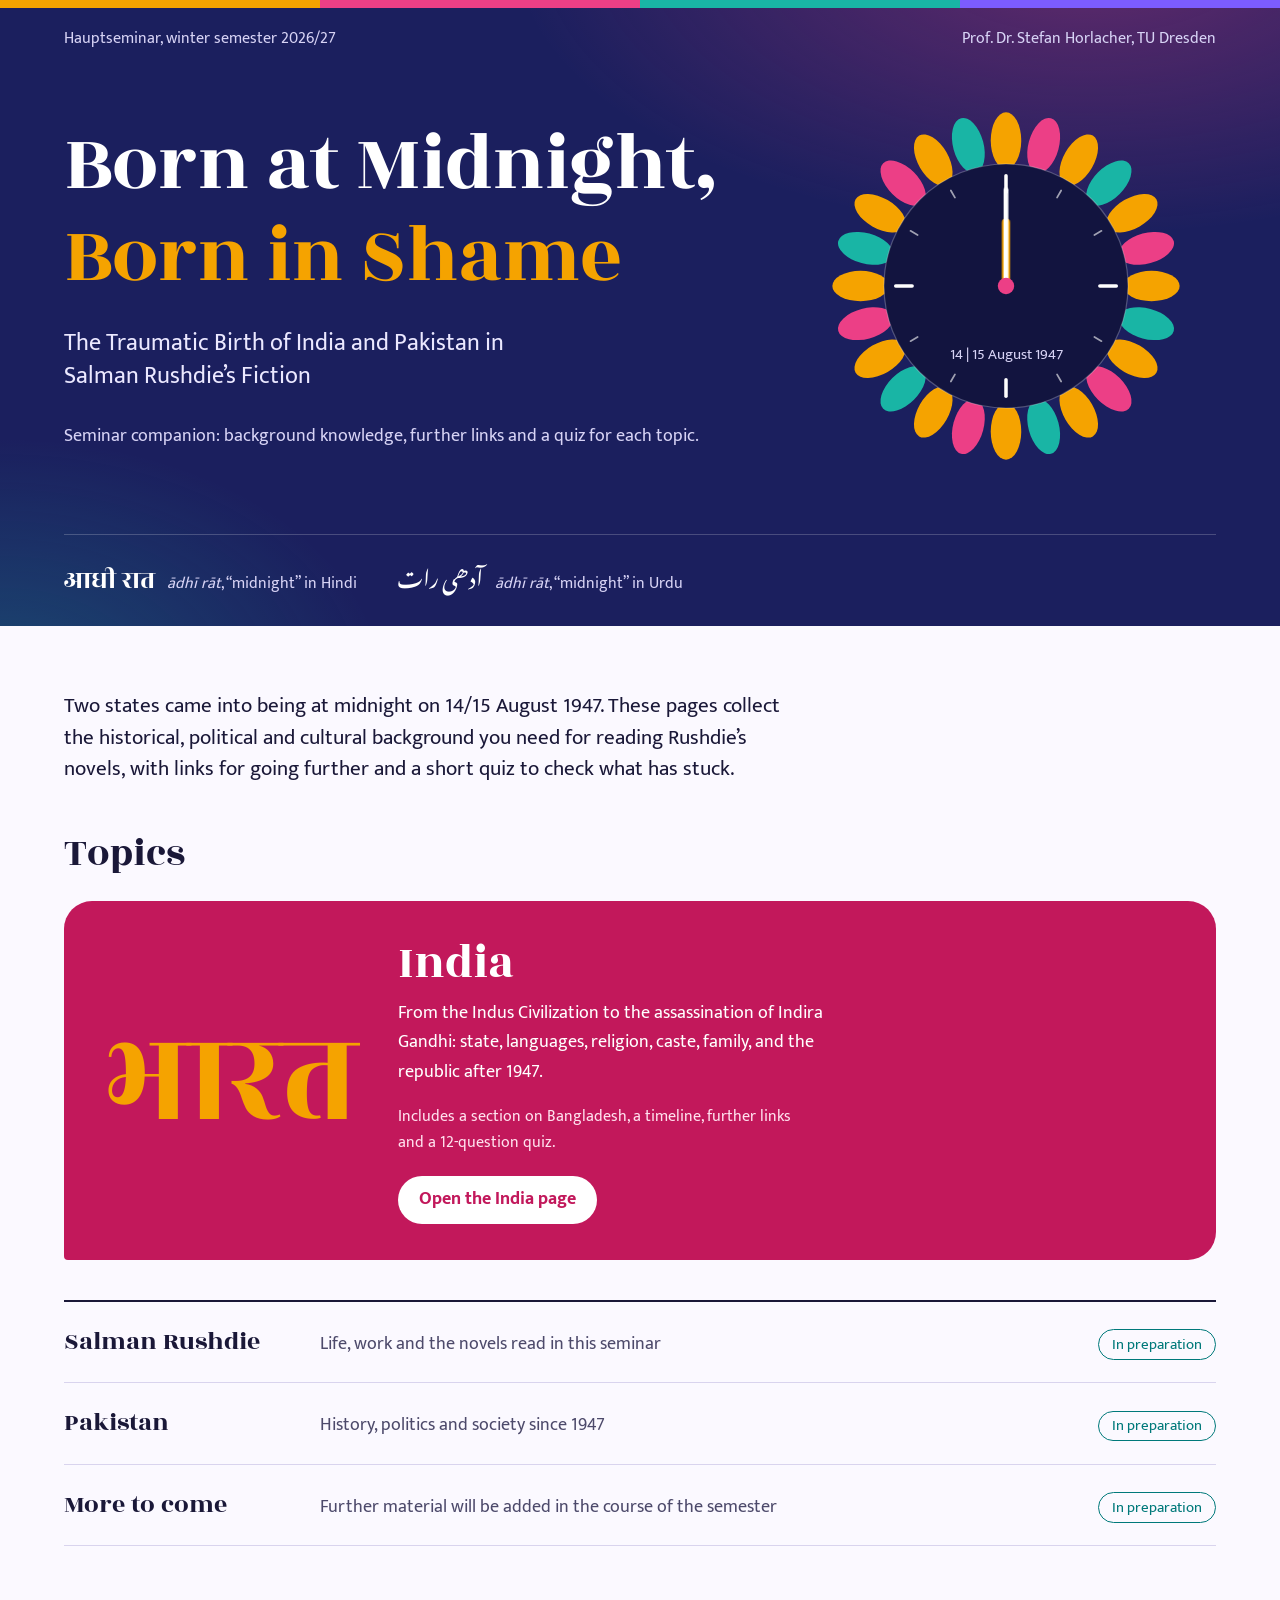
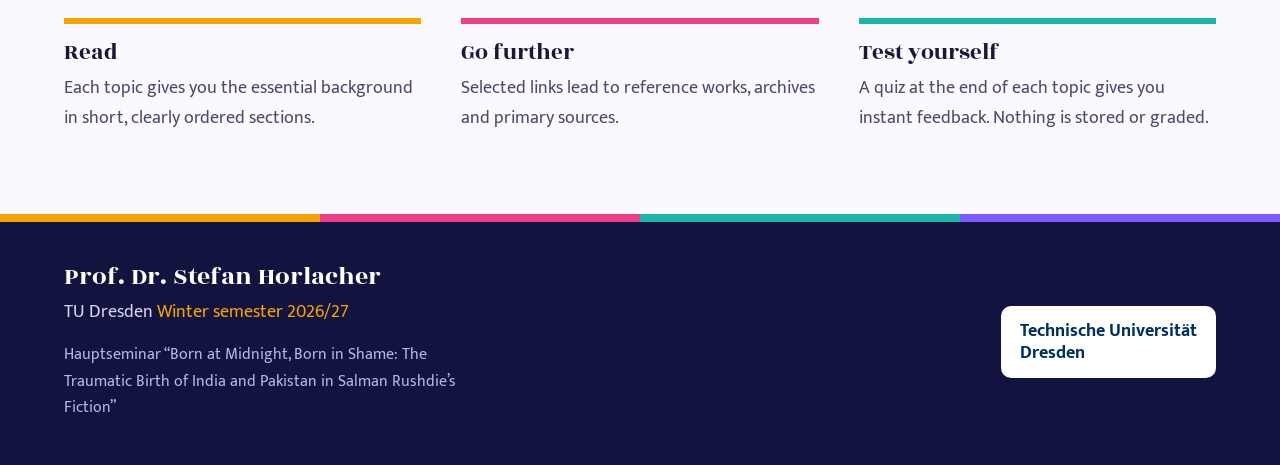
==== index.html @ 81e368f2 "Rename index(2).html to index.html" ====
<!DOCTYPE html>
<html lang="en">
<head>
<meta charset="utf-8">
<meta name="viewport" content="width=device-width, initial-scale=1">
<title>Born at Midnight, Born in Shame – Seminar Companion</title>
<meta name="description" content="Background material, further links and quizzes for the Hauptseminar on Salman Rushdie's fiction, Prof. Dr. Stefan Horlacher, TU Dresden, winter semester 2026/27.">
<link rel="preconnect" href="https://fonts.googleapis.com">
<link rel="preconnect" href="https://fonts.gstatic.com" crossorigin>
<link href="https://fonts.googleapis.com/css2?family=Mukta:wght@400;500;700&family=Rozha+One&family=Noto+Nastaliq+Urdu&display=swap" rel="stylesheet">
<link rel="stylesheet" href="style.css">
<style>
  .hero-grid {
    display: grid; grid-template-columns: 1.25fr 0.75fr; gap: 2rem; align-items: center;
    padding: 2.5rem 0 4.5rem;
  }
  .hero h1 { font-size: clamp(2.6rem, 6.4vw, 5.2rem); letter-spacing: -0.01em; }
  .hero h1 .l2 { color: var(--marigold); display: block; }
  .hero .sub {
    font-size: clamp(1.2rem, 2.2vw, 1.5rem); line-height: 1.4; margin: 1.5rem 0 0; max-width: 34ch; color: #ebe8ff;
  }
  .hero .kind { margin: 1.75rem 0 0; color: #d7d3f5; }

  .clock { width: min(100%, 22rem); justify-self: center; }
  .clock .hand { transform-origin: 150px 150px; }
  .clock .hour { animation: sweep-h 2.2s cubic-bezier(.2,.7,.2,1) both; }
  .clock .minute { animation: sweep-m 2.2s cubic-bezier(.2,.7,.2,1) both; }
  @keyframes sweep-h { from { transform: rotate(-32deg); } to { transform: rotate(0); } }
  @keyframes sweep-m { from { transform: rotate(-384deg); } to { transform: rotate(0); } }

  .midnight-words {
    display: flex; flex-wrap: wrap; gap: 0.5rem 2.5rem; align-items: baseline;
    border-top: 1px solid rgba(255,255,255,0.2); padding: 1.25rem 0 1.5rem; color: #d7d3f5; font-size: 1rem;
  }
  .midnight-words .w { font-size: 1.7rem; color: #fff; margin-right: 0.5rem; }
  .midnight-words .hi { font-family: var(--display); }
  .midnight-words .ur { font-family: "Noto Nastaliq Urdu", "Noto Naskh Arabic", serif; font-size: 1.4rem; }

  main { padding-top: 4rem; }
  .lead { font-size: 1.3rem; line-height: 1.5; max-width: 60ch; margin: 0 0 3rem; }

  h2 { font-size: clamp(1.8rem, 3.4vw, 2.5rem); margin-bottom: 1.5rem; }

  /* The open topic: one large panel */
  .feature {
    display: grid; grid-template-columns: auto 1fr; gap: 0 2.5rem; align-items: center;
    background: var(--rani); color: #fff; text-decoration: none;
    border-radius: 28px 28px 28px 4px; padding: 2.25rem 2.5rem; position: relative; overflow: hidden;
    transition: background 0.2s;
  }
  .feature:hover { background: #a9124d; color: #fff; }
  .feature .deva { font-family: var(--display); font-size: clamp(4.5rem, 12vw, 8.5rem); line-height: 1; color: var(--marigold); }
  .feature h3 { font-size: clamp(2rem, 4vw, 3rem); }
  .feature p { margin: 0.5rem 0 0; max-width: 46ch; }
  .feature .contents { margin-top: 1rem; font-size: 1rem; color: #ffe1ee; }
  .feature .open {
    display: inline-block; margin-top: 1.25rem; background: #fff; color: var(--rani);
    font-weight: 700; padding: 0.55rem 1.3rem; border-radius: 999px;
  }

  /* Topics still to come: a quiet list */
  .upcoming { list-style: none; margin: 2.5rem 0 0; padding: 0; border-top: 2px solid var(--ink); }
  .upcoming li {
    display: grid; grid-template-columns: 14rem 1fr auto; gap: 1rem 2rem; align-items: baseline;
    padding: 1.2rem 0; border-bottom: 1px solid var(--line);
  }
  .upcoming .name { font-family: var(--display); font-size: 1.6rem; }
  .upcoming .what { color: var(--ink-soft); }
  .upcoming .status {
    font-size: 0.95rem; color: var(--peacock); border: 1.5px solid var(--peacock);
    border-radius: 999px; padding: 0.1rem 0.8rem; white-space: nowrap;
  }

  .how { margin-top: 4.5rem; display: grid; grid-template-columns: repeat(3, 1fr); gap: 2.5rem; }
  .how h3 { font-size: 1.45rem; margin-bottom: 0.5rem; }
  .how p { margin: 0; color: var(--ink-soft); }
  .how div { border-top: 6px solid var(--c); padding-top: 1rem; }

  @media (max-width: 52rem) {
    .hero-grid { grid-template-columns: 1fr; padding-bottom: 3rem; }
    .clock { width: 14rem; order: -1; justify-self: start; }
    .feature { grid-template-columns: 1fr; padding: 1.75rem 1.5rem; }
    .upcoming li { grid-template-columns: 1fr; gap: 0.25rem; }
    .upcoming .status { justify-self: start; margin-top: 0.4rem; }
    .how { grid-template-columns: 1fr; gap: 1.75rem; }
  }
</style>
</head>
<body>
<a class="skip" href="#main">Skip to content</a>
<div class="band"></div>

<header class="hero">
  <div class="wrap">
    <div class="topline">
      <span>Hauptseminar, winter semester 2026/27</span>
      <span>Prof. Dr. Stefan Horlacher, TU Dresden</span>
    </div>

    <div class="hero-grid">
      <div>
        <h1>Born at Midnight, <span class="l2">Born in Shame</span></h1>
        <p class="sub">The Traumatic Birth of India and Pakistan in Salman Rushdie’s Fiction</p>
        <p class="kind">Seminar companion: background knowledge, further links and a quiz for each topic.</p>
      </div>

      <!-- Clock at the stroke of midnight, 14/15 August 1947 -->
      <svg class="clock" viewBox="0 0 300 300" role="img" aria-label="A clock showing midnight, framed by marigold petals">
        <g id="petals"></g>
        <circle cx="150" cy="150" r="104" fill="#12143f" stroke="#fff" stroke-opacity=".25"/>
        <g id="ticks" stroke="#fff" stroke-linecap="round"></g>
        <text x="150" y="212" text-anchor="middle" fill="#d7d3f5" font-family="Mukta, sans-serif" font-size="13">14 | 15 August 1947</text>
        <line class="hand hour" x1="150" y1="150" x2="150" y2="96" stroke="#f5a300" stroke-width="7" stroke-linecap="round"/>
        <line class="hand minute" x1="150" y1="150" x2="150" y2="68" stroke="#fff" stroke-width="4" stroke-linecap="round"/>
        <circle cx="150" cy="150" r="7" fill="#ec3f86"/>
      </svg>
    </div>

    <div class="midnight-words">
      <span><span class="w hi" lang="hi">आधी रात</span> <i>ādhī rāt</i>, “midnight” in Hindi</span>
      <span><span class="w ur" lang="ur" dir="rtl">آدھی رات</span> <i>ādhī rāt</i>, “midnight” in Urdu</span>
    </div>
  </div>
</header>

<main id="main" class="wrap">
  <p class="lead">Two states came into being at midnight on 14/15 August 1947. These pages collect the historical, political and cultural background you need for reading Rushdie’s novels, with links for going further and a short quiz to check what has stuck.</p>

  <h2>Topics</h2>

  <a class="feature" href="india.html">
    <span class="deva" lang="hi" aria-hidden="true">भारत</span>
    <div>
      <h3>India</h3>
      <p>From the Indus Civilization to the assassination of Indira Gandhi: state, languages, religion, caste, family, and the republic after 1947.</p>
      <p class="contents">Includes a section on Bangladesh, a timeline, further links and a 12-question quiz.</p>
      <span class="open">Open the India page</span>
    </div>
  </a>

  <ul class="upcoming">
    <li>
      <span class="name">Salman Rushdie</span>
      <span class="what">Life, work and the novels read in this seminar</span>
      <span class="status">In preparation</span>
    </li>
    <li>
      <span class="name">Pakistan</span>
      <span class="what">History, politics and society since 1947</span>
      <span class="status">In preparation</span>
    </li>
    <li>
      <span class="name">More to come</span>
      <span class="what">Further material will be added in the course of the semester</span>
      <span class="status">In preparation</span>
    </li>
  </ul>

  <section class="how" aria-label="How to use these pages">
    <div style="--c: var(--marigold)">
      <h3>Read</h3>
      <p>Each topic gives you the essential background in short, clearly ordered sections.</p>
    </div>
    <div style="--c: var(--rani-bright)">
      <h3>Go further</h3>
      <p>Selected links lead to reference works, archives and primary sources.</p>
    </div>
    <div style="--c: var(--peacock-bright)">
      <h3>Test yourself</h3>
      <p>A quiz at the end of each topic gives you instant feedback. Nothing is stored or graded.</p>
    </div>
  </section>
</main>

<footer class="site-footer">
  <div class="band"></div>
  <div class="wrap inner">
    <div>
      <div class="who">Prof. Dr. Stefan Horlacher</div>
      <p>TU Dresden <span class="term">Winter semester 2026/27</span></p>
      <p class="seminar">Hauptseminar “Born at Midnight, Born in Shame: The Traumatic Birth of India and Pakistan in Salman Rushdie’s Fiction”</p>
    </div>
    <!-- Logo: place the official TU Dresden logo file in this folder as "tud-logo.png" (or change the file name below). -->
    <div class="logo-slot"><img src="tud-logo.png" alt="Technische Universität Dresden" onerror="this.remove()"><span class="fallback">Technische Universität<br>Dresden</span></div>
  </div>
</footer>

<script>
  // Marigold petal ring and clock ticks
  (function () {
    var ns = "http://www.w3.org/2000/svg";
    var petals = document.getElementById("petals");
    var colours = ["#f5a300", "#ec3f86", "#f5a300", "#19b5a5"];
    for (var i = 0; i < 24; i++) {
      var e = document.createElementNS(ns, "ellipse");
      e.setAttribute("cx", 150); e.setAttribute("cy", 26);
      e.setAttribute("rx", 13); e.setAttribute("ry", 24);
      e.setAttribute("fill", colours[i % 4]);
      e.setAttribute("transform", "rotate(" + i * 15 + " 150 150)");
      petals.appendChild(e);
    }
    var ticks = document.getElementById("ticks");
    for (var j = 0; j < 12; j++) {
      var l = document.createElementNS(ns, "line");
      l.setAttribute("x1", 150); l.setAttribute("x2", 150);
      l.setAttribute("y1", 56); l.setAttribute("y2", j % 3 === 0 ? 70 : 63);
      l.setAttribute("stroke-width", j % 3 === 0 ? 3 : 1.5);
      l.setAttribute("stroke-opacity", j % 3 === 0 ? 1 : 0.6);
      l.setAttribute("transform", "rotate(" + j * 30 + " 150 150)");
      ticks.appendChild(l);
    }
  })();
</script>
</body>
</html>
---- style.css ----
/* Shared styles for the seminar pages
   "Born at Midnight, Born in Shame" – Prof. Dr. Stefan Horlacher, TU Dresden */

:root {
  --midnight: #1b1f5e;
  --midnight-deep: #12143f;
  --rani: #c2185b;
  --rani-bright: #ec3f86;
  --marigold: #f5a300;
  --peacock: #00797a;
  --peacock-bright: #19b5a5;
  --paper: #fbf9ff;
  --wash: #f0edfb;
  --ink: #1a1838;
  --ink-soft: #4d4a6b;
  --line: #d9d4ee;
  --accent: var(--rani);
  --display: "Rozha One", "Noto Serif Devanagari", Georgia, serif;
  --body: "Mukta", "Noto Sans Devanagari", "Segoe UI", system-ui, sans-serif;
}

* { box-sizing: border-box; }
[hidden] { display: none !important; }

html { scroll-behavior: smooth; }

body {
  margin: 0;
  background: var(--paper);
  color: var(--ink);
  font-family: var(--body);
  font-size: 1.125rem;
  line-height: 1.65;
  -webkit-font-smoothing: antialiased;
}

img, svg { max-width: 100%; }

a { color: var(--rani); text-underline-offset: 0.18em; text-decoration-thickness: 1px; }
a:hover { color: var(--midnight); text-decoration-thickness: 2px; }

:focus-visible { outline: 3px solid var(--marigold); outline-offset: 3px; border-radius: 4px; }

h1, h2, h3 { font-family: var(--display); font-weight: 400; line-height: 1.12; margin: 0; }

.wrap { width: min(100% - 2rem, 72rem); margin-inline: auto; }

.skip {
  position: absolute; left: -999px; top: 0;
  background: var(--marigold); color: var(--ink); padding: 0.5rem 1rem; z-index: 10;
}
.skip:focus { left: 0; }

/* Thin tricolour band used at the very top and above the footer */
.band {
  height: 8px;
  background: linear-gradient(90deg,
    var(--marigold) 0 25%, var(--rani-bright) 25% 50%,
    var(--peacock-bright) 50% 75%, #7c5cff 75% 100%);
}

/* ---------- Hero (midnight) ---------- */
.hero {
  background:
    radial-gradient(60rem 30rem at 85% -10%, rgba(236, 63, 134, 0.35), transparent 60%),
    radial-gradient(40rem 26rem at 0% 110%, rgba(25, 181, 165, 0.28), transparent 60%),
    var(--midnight);
  color: #fff;
  overflow: hidden;
}
.hero a { color: #fff; }

.topline {
  display: flex; flex-wrap: wrap; gap: 0.25rem 1.5rem;
  justify-content: space-between; align-items: baseline;
  padding: 1.1rem 0; font-size: 1rem; color: #d7d3f5;
}
.topline a { text-decoration: none; border-bottom: 1px solid rgba(255,255,255,0.4); }
.topline a:hover { color: var(--marigold); border-color: var(--marigold); }

/* ---------- Footer ---------- */
.site-footer { background: var(--midnight-deep); color: #d7d3f5; margin-top: 5rem; }
.site-footer .inner {
  display: grid; grid-template-columns: 1fr auto; gap: 2rem; align-items: center;
  padding: 2.5rem 0 2.75rem;
}
.site-footer .who { font-family: var(--display); font-size: 1.6rem; color: #fff; line-height: 1.2; }
.site-footer p { margin: 0.35rem 0 0; }
.site-footer .term { color: var(--marigold); }
.site-footer .seminar { font-size: 1rem; max-width: 46ch; color: #b9b4e0; margin-top: 0.9rem; }
.logo-slot {
  background: #fff; border-radius: 10px; padding: 0.9rem 1.2rem;
  display: flex; align-items: center; min-height: 4.5rem;
}
.logo-slot img { display: block; height: 4.25rem; width: auto; }
.logo-slot .fallback { color: #00305d; font-weight: 700; font-size: 1.15rem; line-height: 1.15; }
.logo-slot img + .fallback { display: none; }

@media (max-width: 40rem) {
  .site-footer .inner { grid-template-columns: 1fr; }
  .logo-slot { justify-self: start; }
}

@media (prefers-reduced-motion: reduce) {
  html { scroll-behavior: auto; }
  * { animation: none !important; transition: none !important; }
}
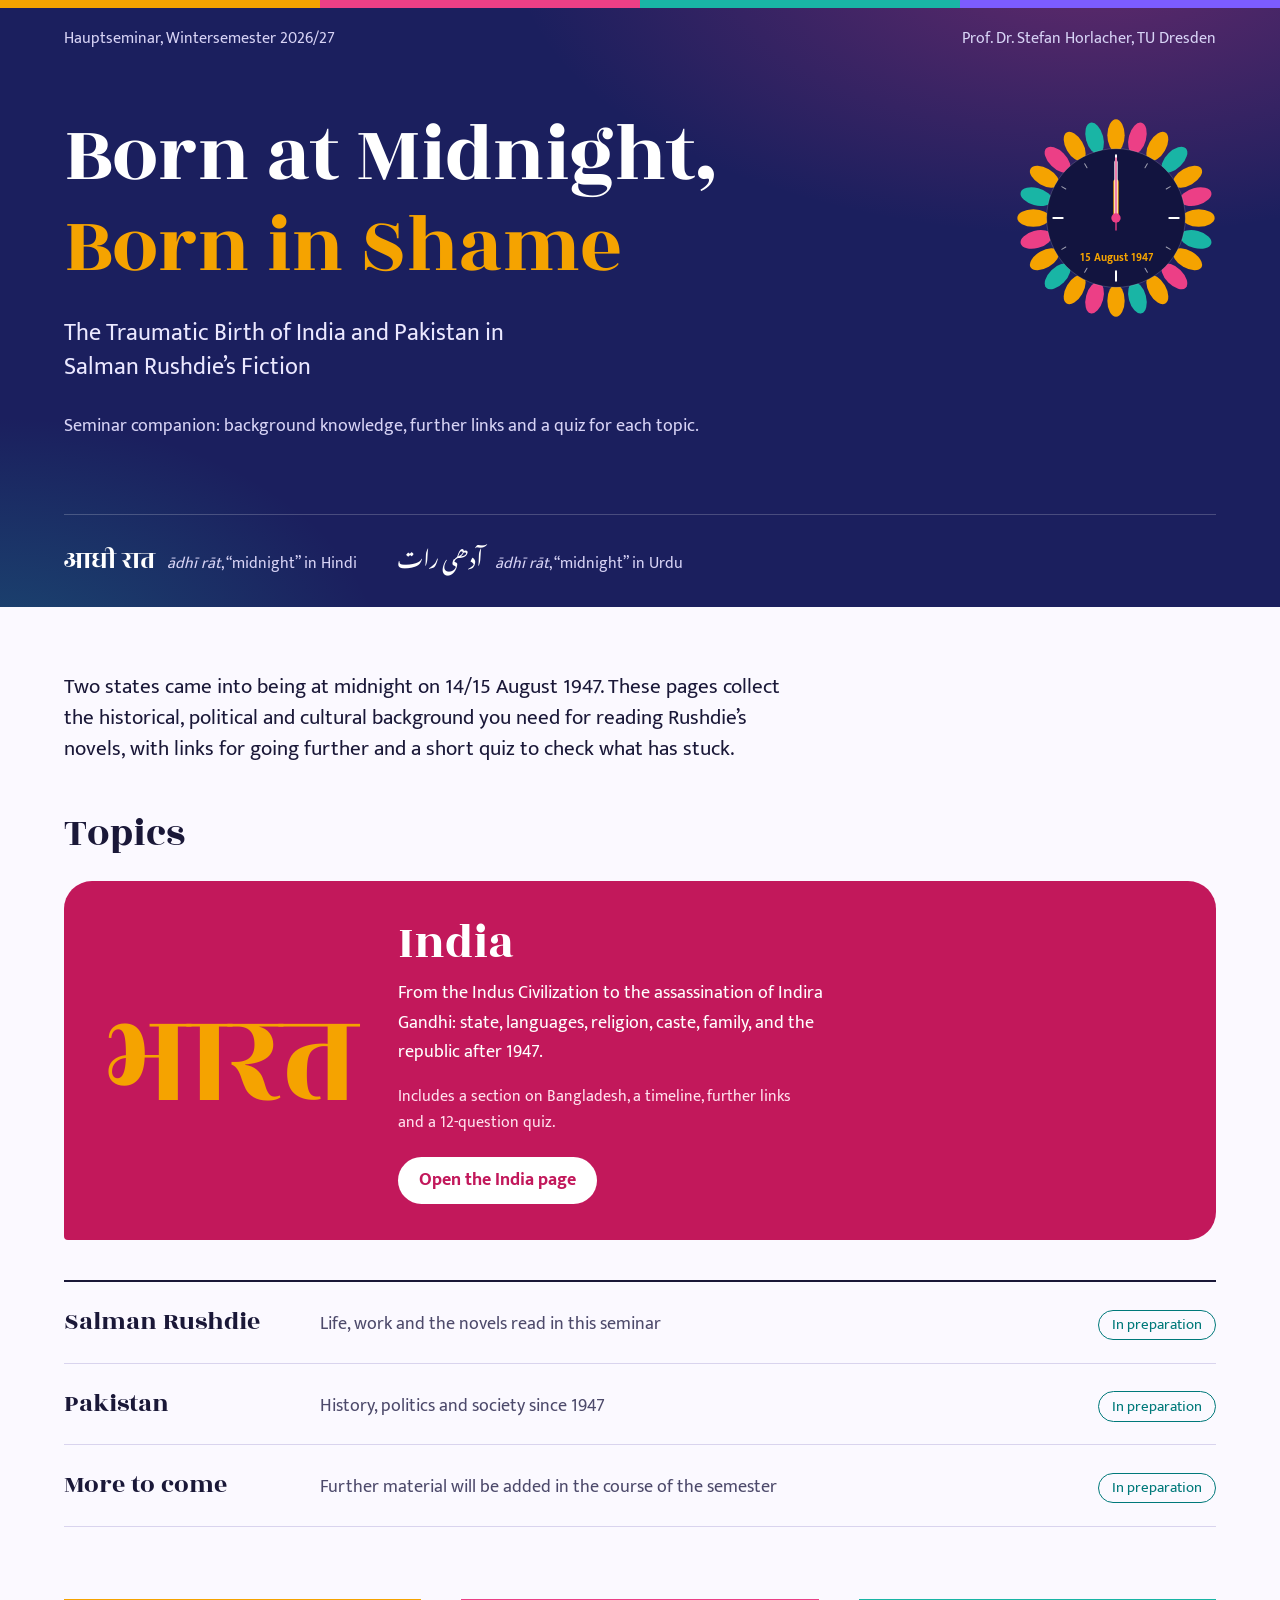
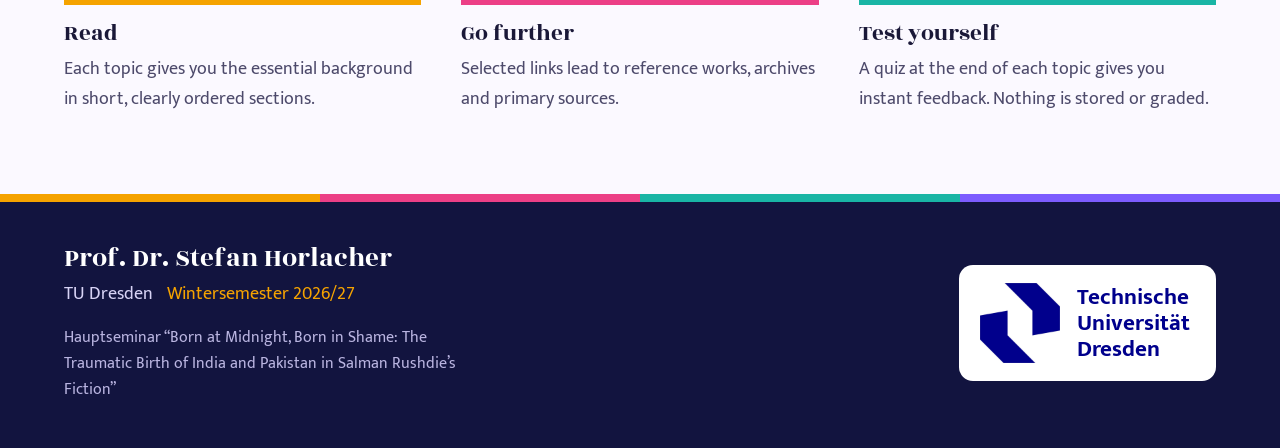
==== commit 59bfbc90: "Rename index(3).html to index.html" ====
--- a/index.html
+++ b/index.html
@@ -4,14 +4,14 @@
 <meta charset="utf-8">
 <meta name="viewport" content="width=device-width, initial-scale=1">
 <title>Born at Midnight, Born in Shame – Seminar Companion</title>
-<meta name="description" content="Background material, further links and quizzes for the Hauptseminar on Salman Rushdie's fiction, Prof. Dr. Stefan Horlacher, TU Dresden, winter semester 2026/27.">
+<meta name="description" content="Background material, further links and quizzes for the Hauptseminar on Salman Rushdie's fiction, Prof. Dr. Stefan Horlacher, TU Dresden, Wintersemester 2026/27.">
 <link rel="preconnect" href="https://fonts.googleapis.com">
 <link rel="preconnect" href="https://fonts.gstatic.com" crossorigin>
 <link href="https://fonts.googleapis.com/css2?family=Mukta:wght@400;500;700&family=Rozha+One&family=Noto+Nastaliq+Urdu&display=swap" rel="stylesheet">
-<link rel="stylesheet" href="style.css">
+<link rel="stylesheet" href="style.css?v=3">
 <style>
   .hero-grid {
-    display: grid; grid-template-columns: 1.25fr 0.75fr; gap: 2rem; align-items: center;
+    display: grid; grid-template-columns: 1fr auto; gap: 2rem; align-items: center;
     padding: 2.5rem 0 4.5rem;
   }
   .hero h1 { font-size: clamp(2.6rem, 6.4vw, 5.2rem); letter-spacing: -0.01em; }
@@ -21,12 +21,31 @@
   }
   .hero .kind { margin: 1.75rem 0 0; color: #d7d3f5; }
 
-  .clock { width: min(100%, 22rem); justify-self: center; }
-  .clock .hand { transform-origin: 150px 150px; }
-  .clock .hour { animation: sweep-h 2.2s cubic-bezier(.2,.7,.2,1) both; }
-  .clock .minute { animation: sweep-m 2.2s cubic-bezier(.2,.7,.2,1) both; }
-  @keyframes sweep-h { from { transform: rotate(-32deg); } to { transform: rotate(0); } }
-  @keyframes sweep-m { from { transform: rotate(-384deg); } to { transform: rotate(0); } }
+  .clock { width: 12.5rem; justify-self: end; align-self: start; margin-top: 0.5rem; }
+  .clock .hand, .clock .spin, .clock #petals { transform-origin: 150px 150px; }
+  /* One loop = the last quarter of an hour before midnight, then the stroke of twelve */
+  .clock .spin { animation: spin 80s linear infinite; }
+  .clock #petals { animation: bloom 12s ease-in-out infinite; }
+  .clock .minute { animation: run-m 12s linear infinite; }
+  .clock .hour { animation: run-h 12s linear infinite; }
+  .clock .second { animation: run-s 12s linear infinite; }
+  .clock .d14 { opacity: 0; animation: d14 12s linear infinite; }
+  .clock .d15 { animation: d15 12s linear infinite; }
+  .clock .hub { transform-origin: 150px 150px; animation: hub 12s ease-out infinite; }
+  @keyframes spin { to { transform: rotate(360deg); } }
+  @keyframes run-m { 0% { transform: rotate(-90deg); } 75%, 100% { transform: rotate(0); } }
+  @keyframes run-h { 0% { transform: rotate(-7.5deg); } 75%, 100% { transform: rotate(0); } }
+  @keyframes run-s { 0% { transform: rotate(-1440deg); } 75%, 100% { transform: rotate(0); } }
+  @keyframes bloom {
+    0%, 73% { transform: scale(0.8); opacity: 0.45; }
+    79% { transform: scale(1.07); opacity: 1; }
+    83%, 95% { transform: scale(1); opacity: 1; }
+    100% { transform: scale(0.8); opacity: 0.45; }
+  }
+  @keyframes hub { 0%, 74% { transform: scale(1); } 79% { transform: scale(1.9); } 86%, 100% { transform: scale(1); } }
+  @keyframes d14 { 0%, 74% { opacity: 1; } 76%, 100% { opacity: 0; } }
+  @keyframes d15 { 0%, 74% { opacity: 0; } 77%, 97% { opacity: 1; } 100% { opacity: 0; }
+  }
 
   .midnight-words {
     display: flex; flex-wrap: wrap; gap: 0.5rem 2.5rem; align-items: baseline;
@@ -78,7 +97,7 @@
 
   @media (max-width: 52rem) {
     .hero-grid { grid-template-columns: 1fr; padding-bottom: 3rem; }
-    .clock { width: 14rem; order: -1; justify-self: start; }
+    .clock { width: 9rem; order: -1; justify-self: start; }
     .feature { grid-template-columns: 1fr; padding: 1.75rem 1.5rem; }
     .upcoming li { grid-template-columns: 1fr; gap: 0.25rem; }
     .upcoming .status { justify-self: start; margin-top: 0.4rem; }
@@ -93,7 +112,7 @@
 <header class="hero">
   <div class="wrap">
     <div class="topline">
-      <span>Hauptseminar, winter semester 2026/27</span>
+      <span>Hauptseminar, Wintersemester 2026/27</span>
       <span>Prof. Dr. Stefan Horlacher, TU Dresden</span>
     </div>
 
@@ -104,15 +123,17 @@
         <p class="kind">Seminar companion: background knowledge, further links and a quiz for each topic.</p>
       </div>
 
-      <!-- Clock at the stroke of midnight, 14/15 August 1947 -->
-      <svg class="clock" viewBox="0 0 300 300" role="img" aria-label="A clock showing midnight, framed by marigold petals">
-        <g id="petals"></g>
+      <!-- Clock: runs up to midnight, 14/15 August 1947, in a 12-second loop -->
+      <svg class="clock" viewBox="0 0 300 300" role="img" aria-label="A clock running up to midnight on 14 August 1947; at the stroke of twelve a ring of marigold petals opens and the date changes to 15 August">
+        <g class="spin"><g id="petals"></g></g>
         <circle cx="150" cy="150" r="104" fill="#12143f" stroke="#fff" stroke-opacity=".25"/>
         <g id="ticks" stroke="#fff" stroke-linecap="round"></g>
-        <text x="150" y="212" text-anchor="middle" fill="#d7d3f5" font-family="Mukta, sans-serif" font-size="13">14 | 15 August 1947</text>
-        <line class="hand hour" x1="150" y1="150" x2="150" y2="96" stroke="#f5a300" stroke-width="7" stroke-linecap="round"/>
-        <line class="hand minute" x1="150" y1="150" x2="150" y2="68" stroke="#fff" stroke-width="4" stroke-linecap="round"/>
-        <circle cx="150" cy="150" r="7" fill="#ec3f86"/>
+        <text class="d14" x="150" y="214" text-anchor="middle" fill="#d7d3f5" font-family="Mukta, sans-serif" font-size="17">14 August 1947</text>
+        <text class="d15" x="150" y="214" text-anchor="middle" fill="#f5a300" font-family="Mukta, sans-serif" font-weight="700" font-size="17">15 August 1947</text>
+        <line class="hand hour" x1="150" y1="150" x2="150" y2="96" stroke="#f5a300" stroke-width="8" stroke-linecap="round"/>
+        <line class="hand minute" x1="150" y1="150" x2="150" y2="66" stroke="#fff" stroke-width="5" stroke-linecap="round"/>
+        <line class="hand second" x1="150" y1="168" x2="150" y2="60" stroke="#ec3f86" stroke-width="2" stroke-linecap="round"/>
+        <circle class="hub" cx="150" cy="150" r="7" fill="#ec3f86"/>
       </svg>
     </div>
 
@@ -177,11 +198,10 @@
   <div class="wrap inner">
     <div>
       <div class="who">Prof. Dr. Stefan Horlacher</div>
-      <p>TU Dresden <span class="term">Winter semester 2026/27</span></p>
+      <p>TU Dresden <span class="term">Wintersemester 2026/27</span></p>
       <p class="seminar">Hauptseminar “Born at Midnight, Born in Shame: The Traumatic Birth of India and Pakistan in Salman Rushdie’s Fiction”</p>
     </div>
-    <!-- Logo: place the official TU Dresden logo file in this folder as "tud-logo.png" (or change the file name below). -->
-    <div class="logo-slot"><img src="tud-logo.png" alt="Technische Universität Dresden" onerror="this.remove()"><span class="fallback">Technische Universität<br>Dresden</span></div>
+    <div class="tu-logo"><img src="tud-logo-mark.png" alt="" width="80" height="80"><span>Technische<br>Universität<br>Dresden</span></div>
   </div>
 </footer>
 
--- a/style.css
+++ b/style.css
@@ -9,6 +9,8 @@
   --marigold: #f5a300;
   --peacock: #00797a;
   --peacock-bright: #19b5a5;
+  --violet: #5b2a9d;
+  --amber: #b86a00;
   --paper: #fbf9ff;
   --wash: #f0edfb;
   --ink: #1a1838;
@@ -51,7 +53,7 @@
 }
 .skip:focus { left: 0; }
 
-/* Thin tricolour band used at the very top and above the footer */
+/* Four-colour band used at the very top and above the footer */
 .band {
   height: 8px;
   background: linear-gradient(90deg,
@@ -78,28 +80,73 @@
 .topline a { text-decoration: none; border-bottom: 1px solid rgba(255,255,255,0.4); }
 .topline a:hover { color: var(--marigold); border-color: var(--marigold); }
 
+/* ---------- Cards that turn over ---------- */
+.flip-hint { font-size: 1rem; color: var(--ink-soft); margin: 1.75rem 0 0.6rem; }
+.flips { display: grid; grid-template-columns: repeat(auto-fit, minmax(11.5rem, 1fr)); gap: 0.9rem; margin: 0 0 1.75rem; }
+.flip {
+  --c: var(--accent);
+  font: inherit; color: inherit; text-align: left; cursor: pointer;
+  border: 0; background: none; padding: 0; min-height: 10.5rem; perspective: 1000px;
+}
+.flip .inner {
+  position: relative; display: grid; height: 100%;
+  transition: transform 0.6s cubic-bezier(.3,.9,.3,1); transform-style: preserve-3d;
+}
+.flip .face {
+  grid-area: 1 / 1; display: flex; flex-direction: column; justify-content: center;
+  padding: 1.1rem 1.15rem; border-radius: 18px 18px 18px 4px;
+  -webkit-backface-visibility: hidden; backface-visibility: hidden;
+}
+.flip .front { background: var(--c); color: #fff; }
+.flip .front::after {
+  content: "↻"; position: absolute; right: 0.8rem; bottom: 0.45rem; font-size: 1.15rem; opacity: 0.75;
+}
+.flip .back {
+  background: #fff; border: 2px solid var(--c); transform: rotateY(180deg);
+  font-size: 1rem; line-height: 1.4;
+}
+.flip .big { font-family: var(--display); font-size: 1.55rem; line-height: 1.15; }
+.flip .num { font-family: var(--display); font-size: 3rem; line-height: 1; }
+.flip .deva { font-family: var(--display); font-size: 1.5rem; line-height: 1.3; opacity: 0.9; }
+.flip .small { font-size: 1rem; line-height: 1.35; margin-top: 0.3rem; }
+.flip[aria-pressed="true"] .inner { transform: rotateY(180deg); }
+.flip:hover .front { filter: brightness(1.08); }
+
+/* ---------- Sections that open and close ---------- */
+.acc { border-bottom: 1px solid var(--line); }
+.acc:first-of-type { border-top: 2px solid var(--ink); }
+.acc summary {
+  list-style: none; cursor: pointer; position: relative;
+  padding: 0.95rem 3rem 0.95rem 0;
+  font-family: var(--display); font-size: 1.45rem; line-height: 1.2;
+}
+.acc summary::-webkit-details-marker { display: none; }
+.acc summary::after {
+  content: "+"; position: absolute; right: 0; top: 50%; transform: translateY(-50%);
+  width: 2.1rem; height: 2.1rem; border-radius: 50%;
+  display: grid; place-items: center;
+  background: var(--accent); color: #fff; font-family: var(--body); font-size: 1.5rem; line-height: 1;
+}
+.acc[open] summary::after { content: "–"; background: var(--midnight); }
+.acc summary:hover { color: var(--accent); }
+.acc .body { padding: 0.25rem 0 1rem; }
+
 /* ---------- Footer ---------- */
 .site-footer { background: var(--midnight-deep); color: #d7d3f5; margin-top: 5rem; }
 .site-footer .inner {
-  display: grid; grid-template-columns: 1fr auto; gap: 2rem; align-items: center;
+  display: flex; flex-wrap: wrap; gap: 2rem 3rem; align-items: center; justify-content: space-between;
   padding: 2.5rem 0 2.75rem;
 }
-.site-footer .who { font-family: var(--display); font-size: 1.6rem; color: #fff; line-height: 1.2; }
+.site-footer .who { font-family: var(--display); font-size: 1.7rem; color: #fff; line-height: 1.2; }
 .site-footer p { margin: 0.35rem 0 0; }
-.site-footer .term { color: var(--marigold); }
+.site-footer .term { color: var(--marigold); margin-left: 0.6rem; }
 .site-footer .seminar { font-size: 1rem; max-width: 46ch; color: #b9b4e0; margin-top: 0.9rem; }
-.logo-slot {
-  background: #fff; border-radius: 10px; padding: 0.9rem 1.2rem;
-  display: flex; align-items: center; min-height: 4.5rem;
+.tu-logo {
+  display: flex; align-items: center; gap: 1.1rem; flex: none;
+  background: #fff; border-radius: 14px; padding: 1.1rem 1.6rem 1.1rem 1.3rem;
 }
-.logo-slot img { display: block; height: 4.25rem; width: auto; }
-.logo-slot .fallback { color: #00305d; font-weight: 700; font-size: 1.15rem; line-height: 1.15; }
-.logo-slot img + .fallback { display: none; }
-
-@media (max-width: 40rem) {
-  .site-footer .inner { grid-template-columns: 1fr; }
-  .logo-slot { justify-self: start; }
-}
+.tu-logo img { display: block; width: 5rem; height: 5rem; max-width: none; }
+.tu-logo span { color: #00008c; font-weight: 700; font-size: 1.45rem; line-height: 1.12; }
 
 @media (prefers-reduced-motion: reduce) {
   html { scroll-behavior: auto; }
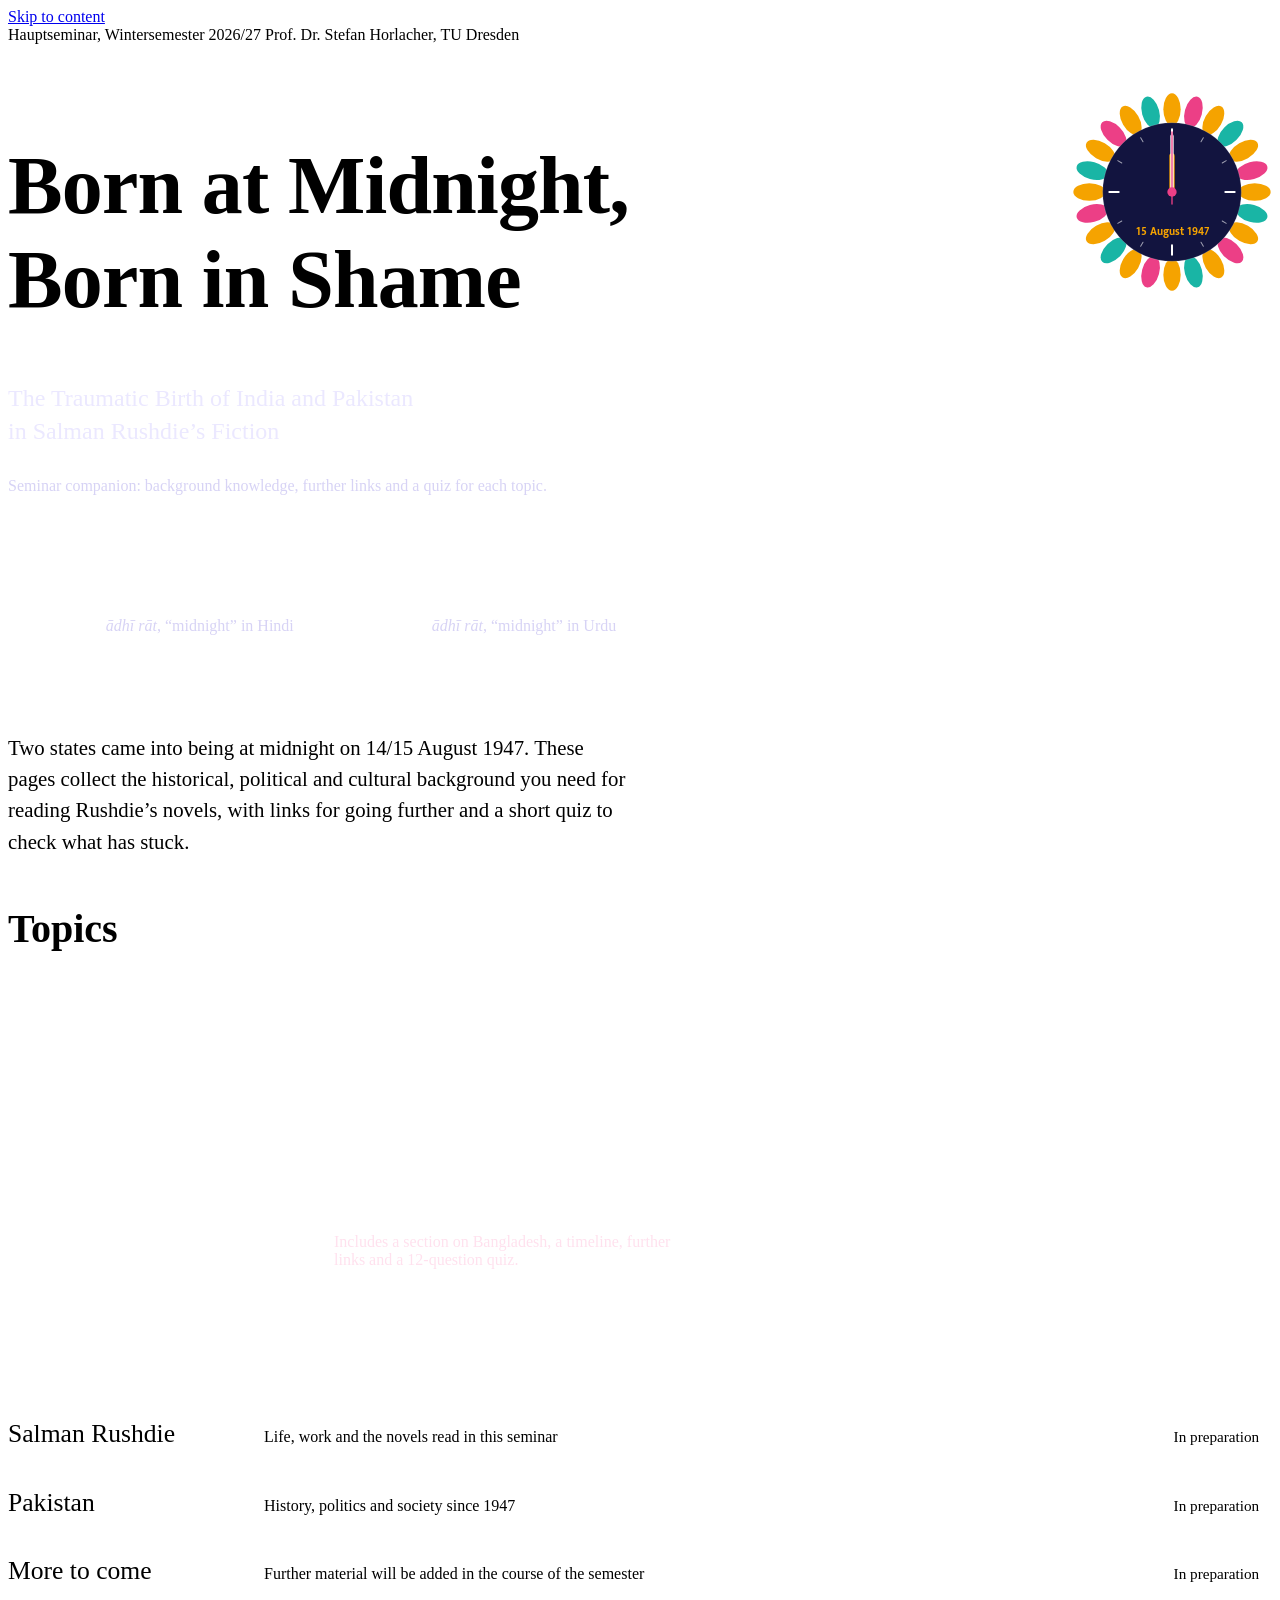
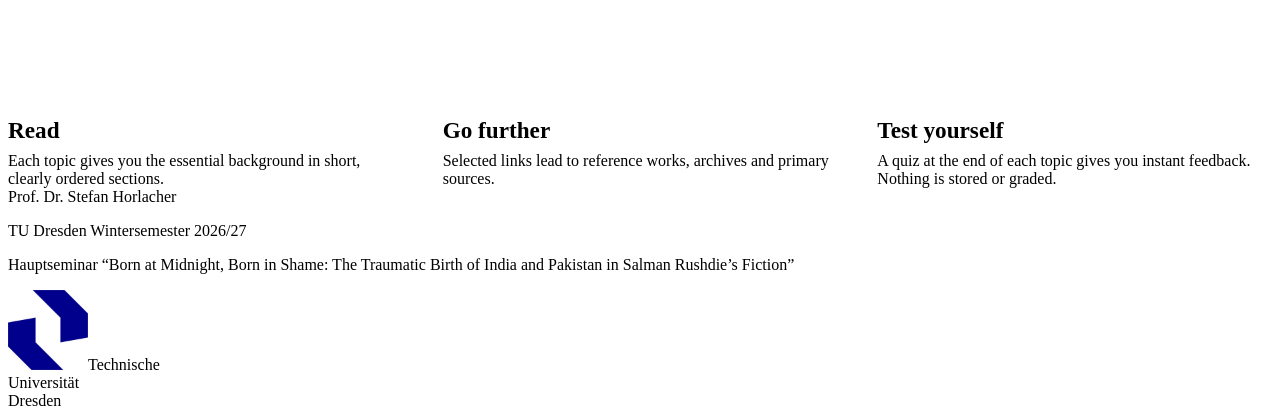
==== commit 07cb1bc6: "Rename index(4).html to index.html" ====
--- a/index.html
+++ b/index.html
@@ -8,7 +8,7 @@
 <link rel="preconnect" href="https://fonts.googleapis.com">
 <link rel="preconnect" href="https://fonts.gstatic.com" crossorigin>
 <link href="https://fonts.googleapis.com/css2?family=Mukta:wght@400;500;700&family=Rozha+One&family=Noto+Nastaliq+Urdu&display=swap" rel="stylesheet">
-<link rel="stylesheet" href="style.css?v=3">
+<link rel="stylesheet" href="style.css?v=4">
 <style>
   .hero-grid {
     display: grid; grid-template-columns: 1fr auto; gap: 2rem; align-items: center;
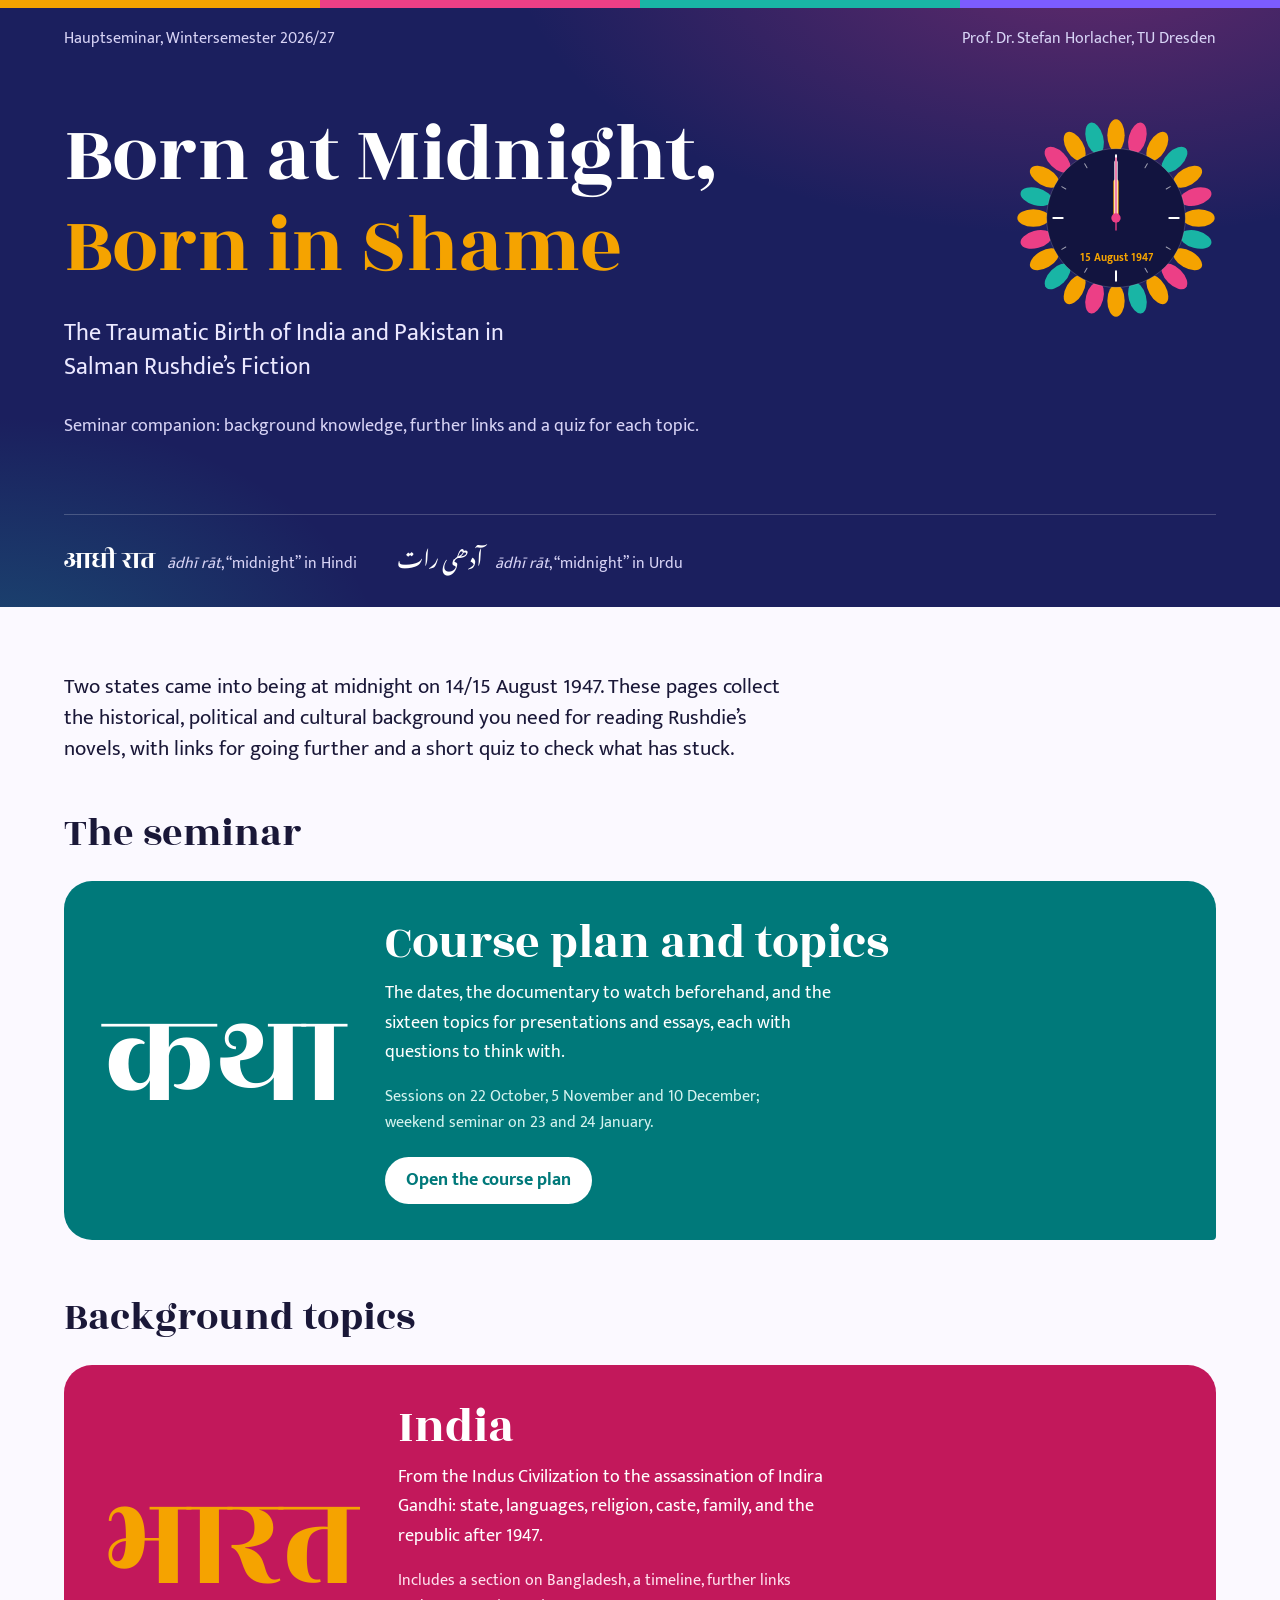
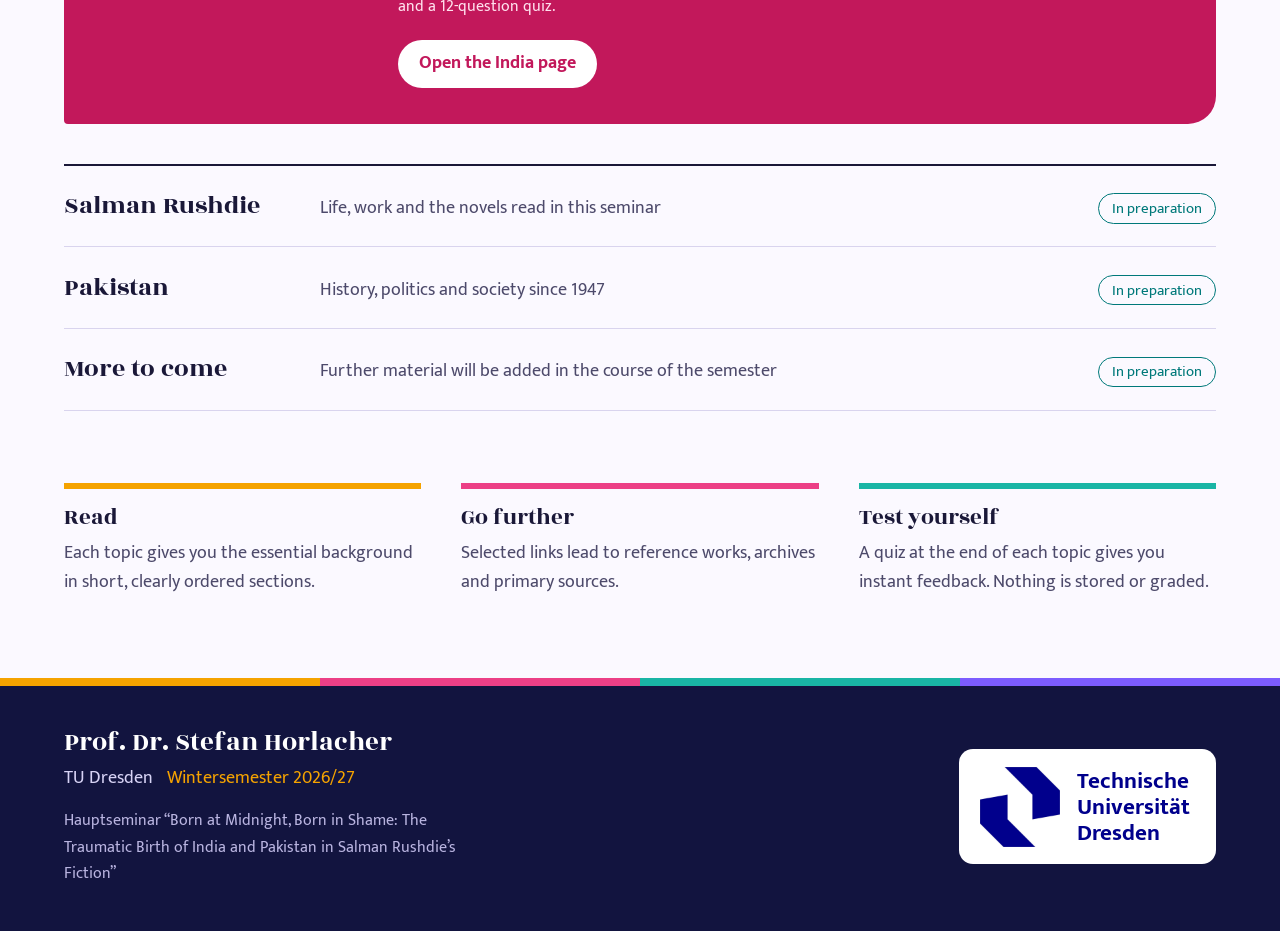
==== commit 392dc2a9: "Rename index(6).html to index.html" ====
--- a/index.html
+++ b/index.html
@@ -77,6 +77,13 @@
     font-weight: 700; padding: 0.55rem 1.3rem; border-radius: 999px;
   }
 
+  .feature.plan { background: var(--peacock); border-radius: 28px 28px 4px 28px; }
+  .feature.plan:hover { background: #005f60; }
+  .feature.plan .deva { color: #fff; }
+  .feature.plan .contents { color: #d4f3ef; }
+  .feature.plan .open { color: var(--peacock); }
+  h2.second { margin-top: 3.5rem; }
+
   /* Topics still to come: a quiet list */
   .upcoming { list-style: none; margin: 2.5rem 0 0; padding: 0; border-top: 2px solid var(--ink); }
   .upcoming li {
@@ -147,7 +154,19 @@
 <main id="main" class="wrap">
   <p class="lead">Two states came into being at midnight on 14/15 August 1947. These pages collect the historical, political and cultural background you need for reading Rushdie’s novels, with links for going further and a short quiz to check what has stuck.</p>
 
-  <h2>Topics</h2>
+  <h2>The seminar</h2>
+
+  <a class="feature plan" href="seminar.html">
+    <span class="deva" lang="sa" aria-hidden="true">कथा</span>
+    <div>
+      <h3>Course plan and topics</h3>
+      <p>The dates, the documentary to watch beforehand, and the sixteen topics for presentations and essays, each with questions to think with.</p>
+      <p class="contents">Sessions on 22 October, 5 November and 10 December; weekend seminar on 23 and 24 January.</p>
+      <span class="open">Open the course plan</span>
+    </div>
+  </a>
+
+  <h2 class="second">Background topics</h2>
 
   <a class="feature" href="india.html">
     <span class="deva" lang="hi" aria-hidden="true">भारत</span>
--- a/style.css
+++ b/style.css
@@ -0,0 +1,167 @@
+/* Shared styles for the seminar pages
+   "Born at Midnight, Born in Shame" – Prof. Dr. Stefan Horlacher, TU Dresden */
+
+:root {
+  --midnight: #1b1f5e;
+  --midnight-deep: #12143f;
+  --rani: #c2185b;
+  --rani-bright: #ec3f86;
+  --marigold: #f5a300;
+  --peacock: #00797a;
+  --peacock-bright: #19b5a5;
+  --violet: #5b2a9d;
+  --amber: #b86a00;
+  --paper: #fbf9ff;
+  --wash: #f0edfb;
+  --ink: #1a1838;
+  --ink-soft: #4d4a6b;
+  --line: #d9d4ee;
+  --accent: var(--rani);
+  --display: "Rozha One", "Noto Serif Devanagari", Georgia, serif;
+  --body: "Mukta", "Noto Sans Devanagari", "Segoe UI", system-ui, sans-serif;
+}
+
+* { box-sizing: border-box; }
+[hidden] { display: none !important; }
+
+html { scroll-behavior: smooth; }
+
+body {
+  margin: 0;
+  background: var(--paper);
+  color: var(--ink);
+  font-family: var(--body);
+  font-size: 1.125rem;
+  line-height: 1.65;
+  -webkit-font-smoothing: antialiased;
+}
+
+img, svg { max-width: 100%; }
+
+a { color: var(--rani); text-underline-offset: 0.18em; text-decoration-thickness: 1px; }
+a:hover { color: var(--midnight); text-decoration-thickness: 2px; }
+
+:focus-visible { outline: 3px solid var(--marigold); outline-offset: 3px; border-radius: 4px; }
+
+h1, h2, h3 { font-family: var(--display); font-weight: 400; line-height: 1.12; margin: 0; }
+
+.wrap { width: min(100% - 2rem, 72rem); margin-inline: auto; }
+
+.skip {
+  position: absolute; left: -999px; top: 0;
+  background: var(--marigold); color: var(--ink); padding: 0.5rem 1rem; z-index: 10;
+}
+.skip:focus { left: 0; }
+
+/* Four-colour band used at the very top and above the footer */
+.band {
+  height: 8px;
+  background: linear-gradient(90deg,
+    var(--marigold) 0 25%, var(--rani-bright) 25% 50%,
+    var(--peacock-bright) 50% 75%, #7c5cff 75% 100%);
+}
+
+/* ---------- Hero (midnight) ---------- */
+.hero {
+  background:
+    radial-gradient(60rem 30rem at 85% -10%, rgba(236, 63, 134, 0.35), transparent 60%),
+    radial-gradient(40rem 26rem at 0% 110%, rgba(25, 181, 165, 0.28), transparent 60%),
+    var(--midnight);
+  color: #fff;
+  overflow: hidden;
+}
+.hero a { color: #fff; }
+
+.topline {
+  display: flex; flex-wrap: wrap; gap: 0.25rem 1.5rem;
+  justify-content: space-between; align-items: baseline;
+  padding: 1.1rem 0; font-size: 1rem; color: #d7d3f5;
+}
+.topline a { text-decoration: none; border-bottom: 1px solid rgba(255,255,255,0.4); }
+.topline a:hover { color: var(--marigold); border-color: var(--marigold); }
+
+/* ---------- Cards that turn over ---------- */
+.flip-hint { font-size: 1rem; color: var(--ink-soft); margin: 1.75rem 0 0.6rem; }
+.flips { display: grid; grid-template-columns: repeat(auto-fit, minmax(11.5rem, 1fr)); gap: 0.9rem; margin: 0 0 1.75rem; }
+.flip {
+  --c: var(--accent);
+  font: inherit; color: inherit; text-align: left; cursor: pointer;
+  border: 0; background: none; padding: 0; min-height: 10.5rem; perspective: 1000px;
+}
+.flip .inner {
+  position: relative; display: grid; height: 100%;
+  transition: transform 0.6s cubic-bezier(.3,.9,.3,1); transform-style: preserve-3d;
+}
+.flip .face {
+  grid-area: 1 / 1; display: flex; flex-direction: column; justify-content: center;
+  padding: 1.1rem 1.15rem; border-radius: 18px 18px 18px 4px;
+  -webkit-backface-visibility: hidden; backface-visibility: hidden;
+}
+.flip .front { background: var(--c); color: #fff; }
+.flip .front::after {
+  content: "↻"; position: absolute; right: 0.8rem; bottom: 0.45rem; font-size: 1.15rem; opacity: 0.75;
+}
+.flip .back {
+  background: #fff; border: 2px solid var(--c); transform: rotateY(180deg);
+  font-size: 1rem; line-height: 1.4;
+}
+.flip .big { font-family: var(--display); font-size: 1.55rem; line-height: 1.15; }
+.flip .num { font-family: var(--display); font-size: 3rem; line-height: 1; }
+.flip .deva { font-family: var(--display); font-size: 1.5rem; line-height: 1.3; opacity: 0.9; }
+.flip .small { font-size: 1rem; line-height: 1.35; margin-top: 0.3rem; }
+.flip[aria-pressed="true"] .inner { transform: rotateY(180deg); }
+.flip:hover .front { filter: brightness(1.08); }
+
+/* ---------- Sections that open and close ---------- */
+.acc { border-bottom: 1px solid var(--line); }
+.acc:first-of-type { border-top: 2px solid var(--ink); }
+.acc summary {
+  list-style: none; cursor: pointer; position: relative;
+  padding: 0.95rem 3rem 0.95rem 0;
+  font-family: var(--display); font-size: 1.45rem; line-height: 1.2;
+}
+.acc summary::-webkit-details-marker { display: none; }
+.acc summary::after {
+  content: "+"; position: absolute; right: 0; top: 50%; transform: translateY(-50%);
+  width: 2.1rem; height: 2.1rem; border-radius: 50%;
+  display: grid; place-items: center;
+  background: var(--accent); color: #fff; font-family: var(--body); font-size: 1.5rem; line-height: 1;
+}
+.acc[open] summary::after { content: "–"; background: var(--midnight); }
+.acc summary:hover { color: var(--accent); }
+.acc .body { padding: 0.25rem 0 1rem; }
+
+/* ---------- Footer ---------- */
+.site-footer { background: var(--midnight-deep); color: #d7d3f5; margin-top: 5rem; }
+.site-footer .inner {
+  display: flex; flex-wrap: wrap; gap: 2rem 3rem; align-items: center; justify-content: space-between;
+  padding: 2.5rem 0 2.75rem;
+}
+.site-footer .who { font-family: var(--display); font-size: 1.7rem; color: #fff; line-height: 1.2; }
+.site-footer p { margin: 0.35rem 0 0; }
+.site-footer .term { color: var(--marigold); margin-left: 0.6rem; }
+.site-footer .seminar { font-size: 1rem; max-width: 46ch; color: #b9b4e0; margin-top: 0.9rem; }
+.tu-logo {
+  display: flex; align-items: center; gap: 1.1rem; flex: none;
+  background: #fff; border-radius: 14px; padding: 1.1rem 1.6rem 1.1rem 1.3rem;
+}
+.tu-logo img { display: block; width: 5rem; height: 5rem; max-width: none; }
+.tu-logo span { color: #00008c; font-weight: 700; font-size: 1.45rem; line-height: 1.12; }
+
+@media (prefers-reduced-motion: reduce) {
+  html { scroll-behavior: auto; }
+  * { animation: none !important; transition: none !important; }
+}
+
+@media (max-width: 40rem) {
+  .flips { grid-template-columns: repeat(2, minmax(0, 1fr)); gap: 0.6rem; }
+  .flip .big { font-size: 1.3rem; }
+  .flip .face { padding: 0.9rem; }
+  .tu-logo img { width: 4rem; height: 4rem; }
+  .tu-logo span { font-size: 1.25rem; }
+}
+
+/* Cards with longer texts on the back */
+.flips.wide { grid-template-columns: repeat(auto-fit, minmax(13.5rem, 1fr)); }
+.flips.wide .back { font-size: 0.97rem; justify-content: flex-start; }
+@media (max-width: 40rem) { .flips.wide { grid-template-columns: 1fr; } }
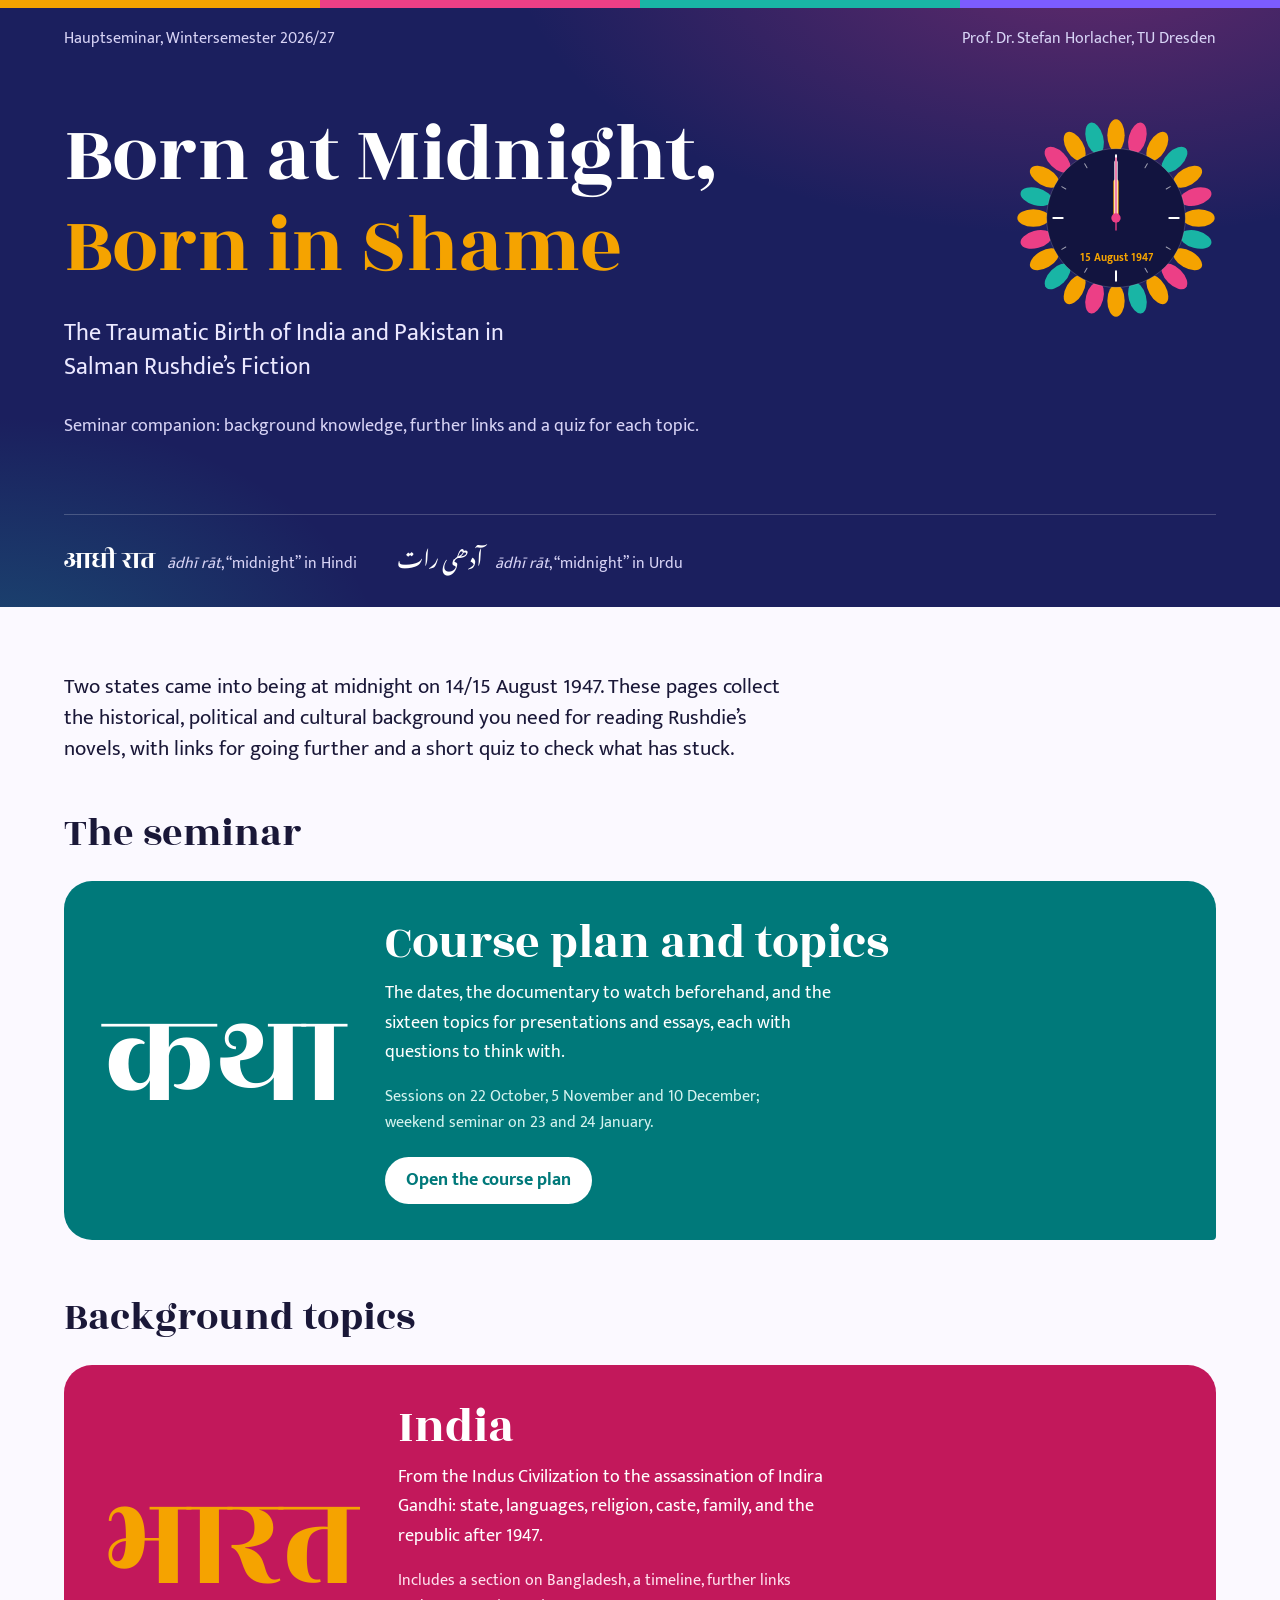
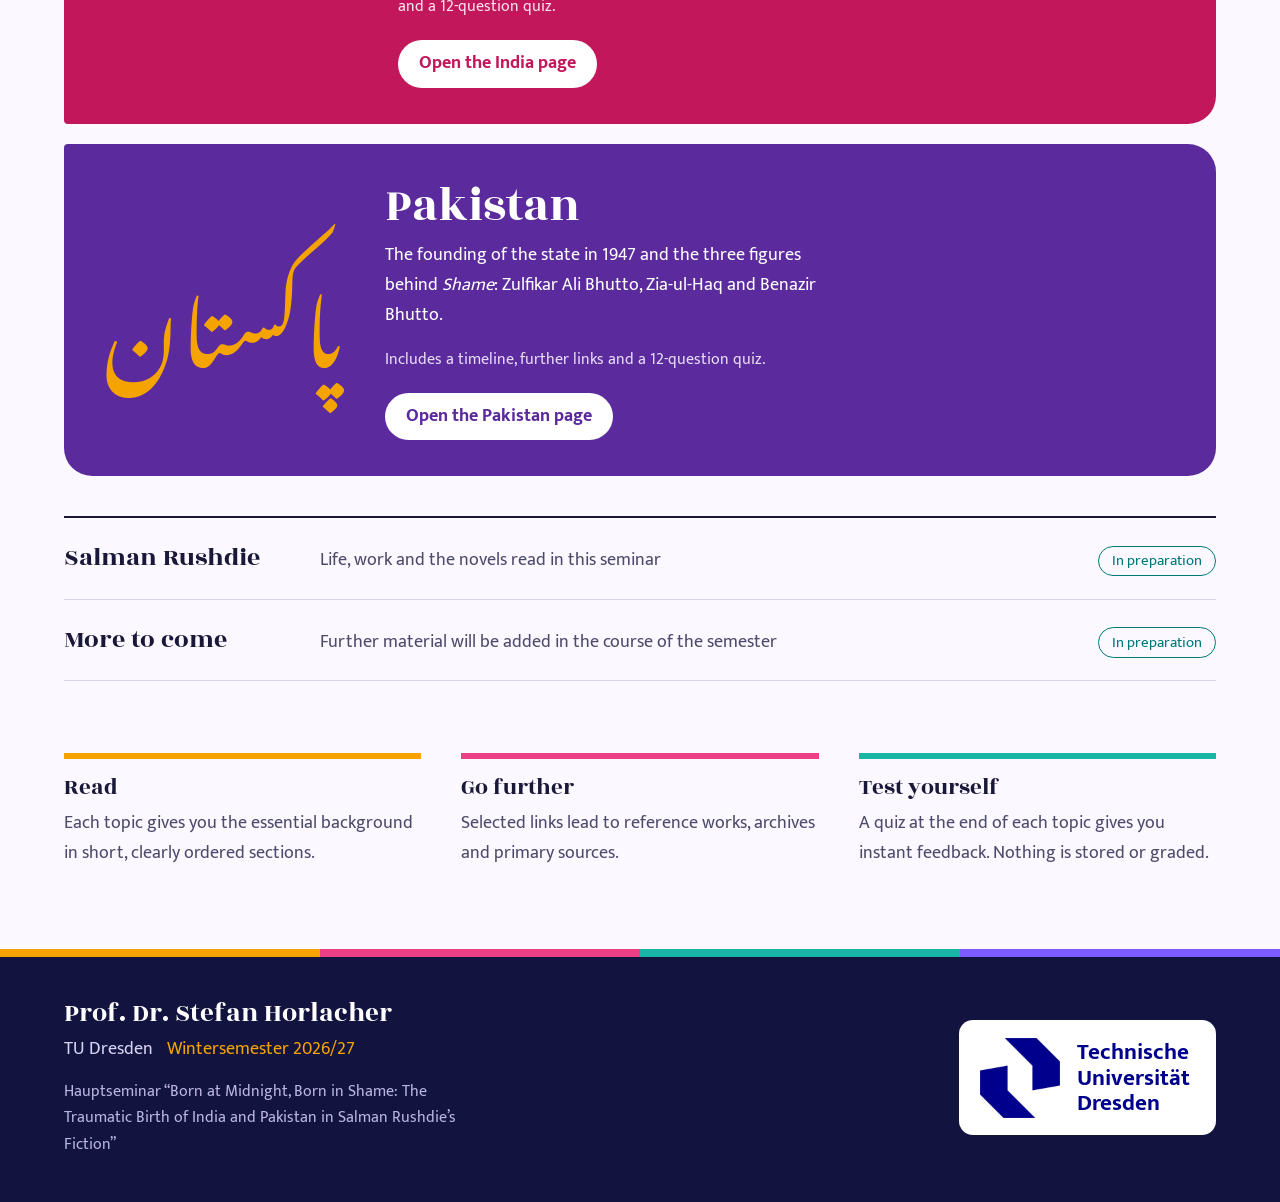
==== commit bbbe7b6f: "Rename index(7).html to index.html" ====
--- a/index.html
+++ b/index.html
@@ -83,6 +83,12 @@
   .feature.plan .contents { color: #d4f3ef; }
   .feature.plan .open { color: var(--peacock); }
   h2.second { margin-top: 3.5rem; }
+  .feature + .feature { margin-top: 1.25rem; }
+  .feature.pak { background: var(--violet); border-radius: 4px 28px 28px 28px; }
+  .feature.pak:hover { background: #47207c; }
+  .feature.pak .deva.ur { font-family: "Noto Nastaliq Urdu", "Noto Naskh Arabic", serif; font-size: clamp(3rem, 8vw, 5.5rem); line-height: 2; color: var(--marigold); }
+  .feature.pak .contents { color: #e6dcf7; }
+  .feature.pak .open { color: var(--violet); }
 
   /* Topics still to come: a quiet list */
   .upcoming { list-style: none; margin: 2.5rem 0 0; padding: 0; border-top: 2px solid var(--ink); }
@@ -178,15 +184,20 @@
     </div>
   </a>
 
+  <a class="feature pak" href="pakistan.html">
+    <span class="deva ur" lang="ur" dir="rtl" aria-hidden="true">پاکستان</span>
+    <div>
+      <h3>Pakistan</h3>
+      <p>The founding of the state in 1947 and the three figures behind <i>Shame</i>: Zulfikar Ali Bhutto, Zia-ul-Haq and Benazir Bhutto.</p>
+      <p class="contents">Includes a timeline, further links and a 12-question quiz.</p>
+      <span class="open">Open the Pakistan page</span>
+    </div>
+  </a>
+
   <ul class="upcoming">
     <li>
       <span class="name">Salman Rushdie</span>
       <span class="what">Life, work and the novels read in this seminar</span>
-      <span class="status">In preparation</span>
-    </li>
-    <li>
-      <span class="name">Pakistan</span>
-      <span class="what">History, politics and society since 1947</span>
       <span class="status">In preparation</span>
     </li>
     <li>
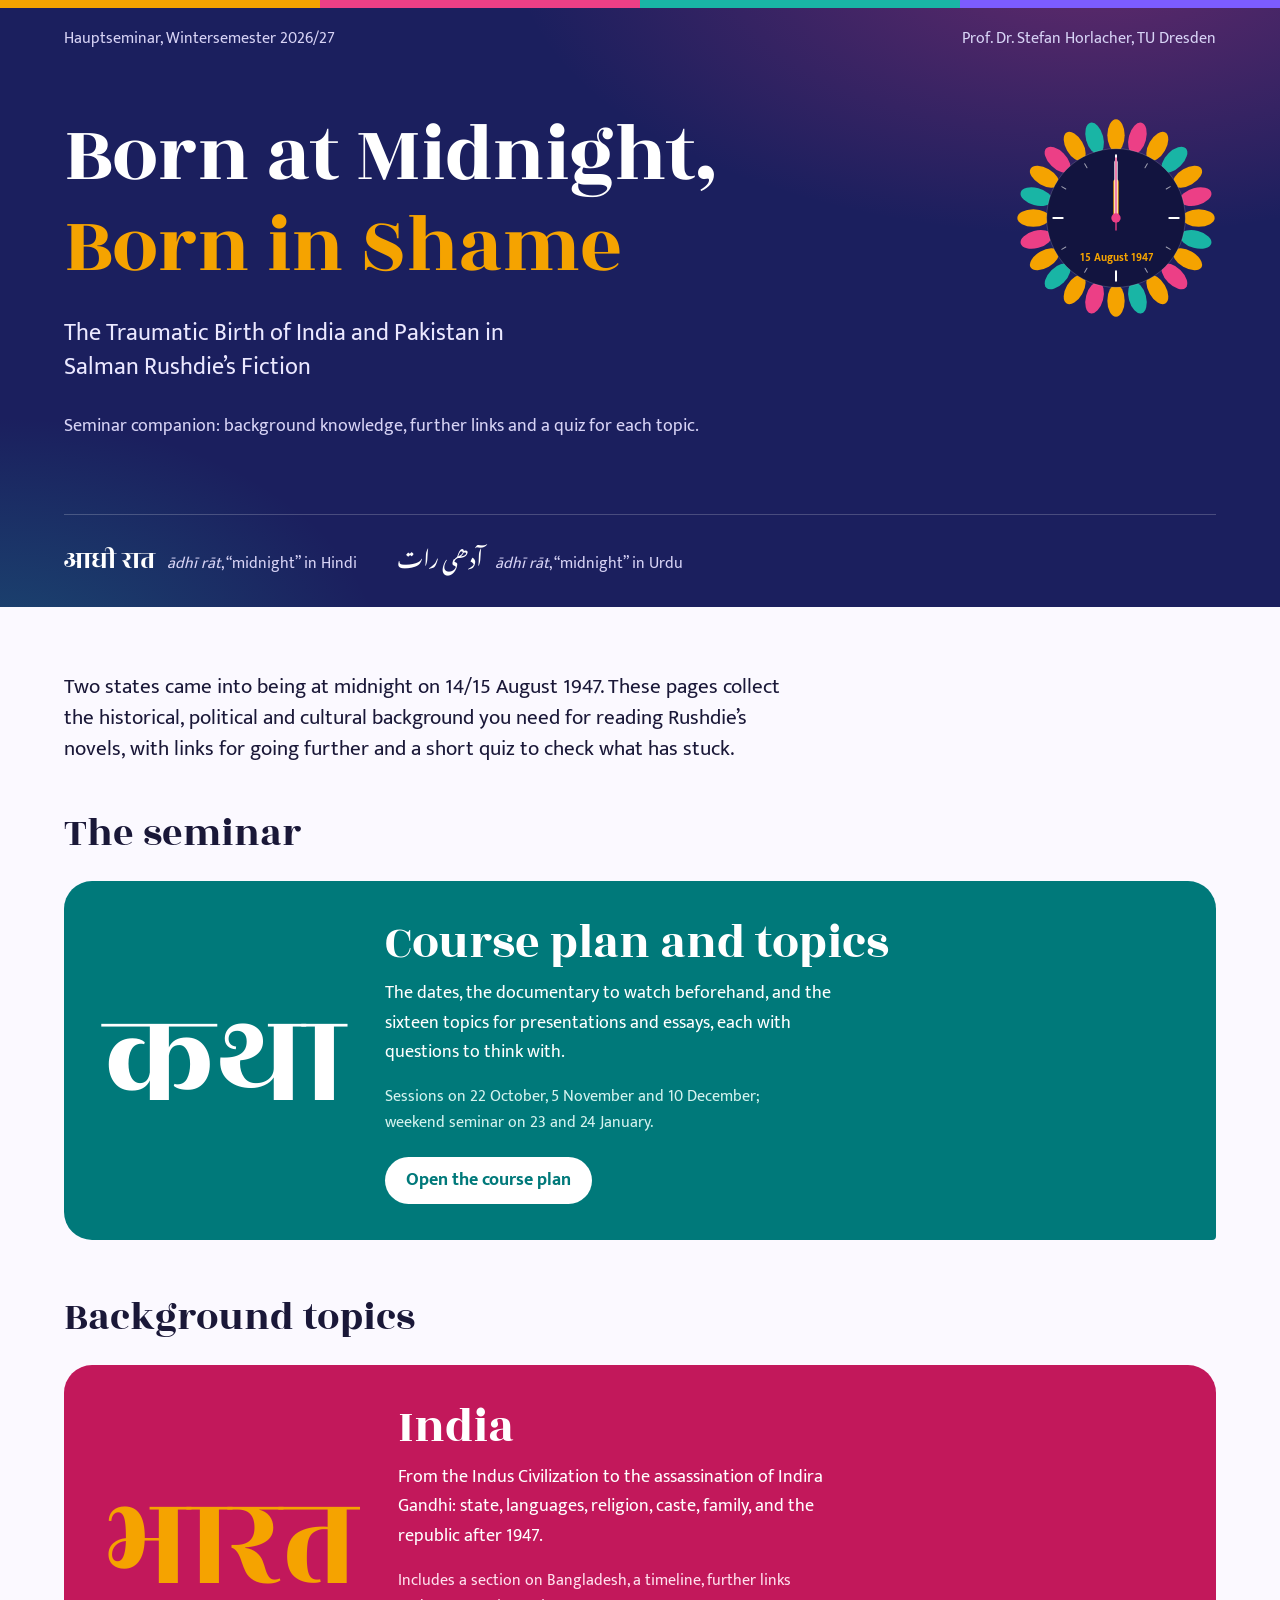
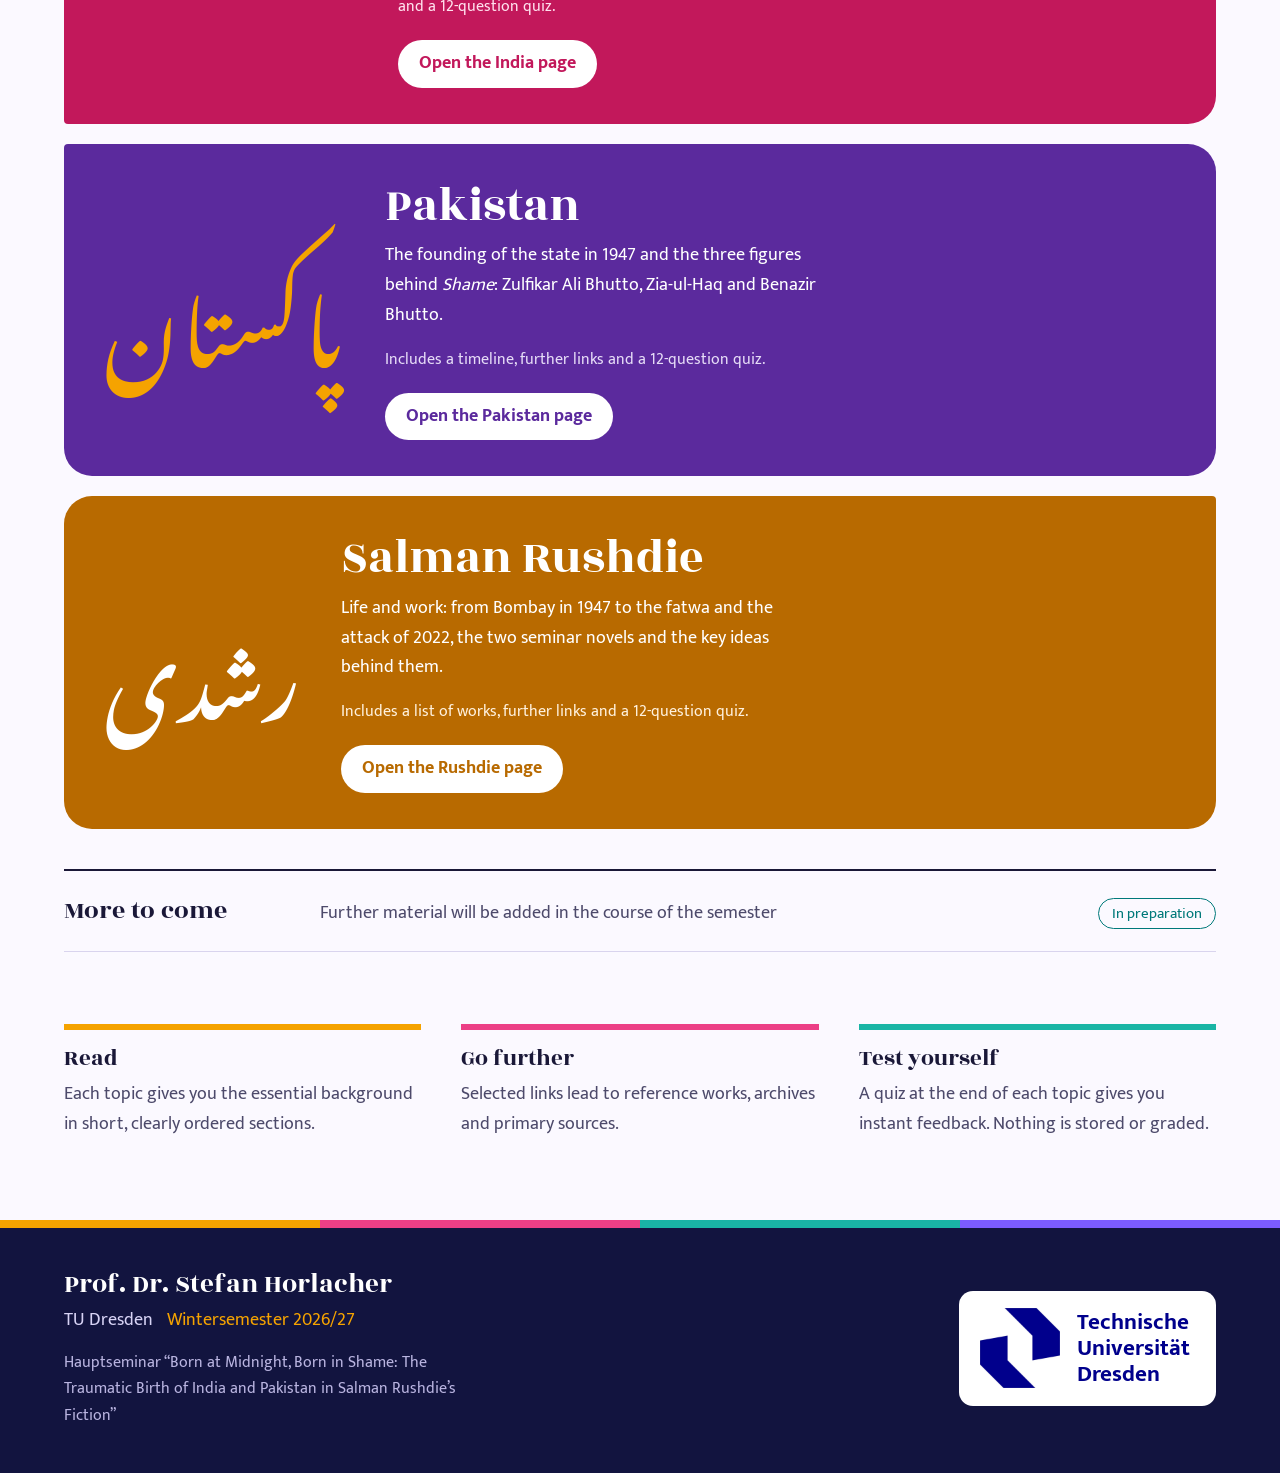
==== commit a0d76732: "Rename index(9).html to index.html" ====
--- a/index.html
+++ b/index.html
@@ -8,7 +8,7 @@
 <link rel="preconnect" href="https://fonts.googleapis.com">
 <link rel="preconnect" href="https://fonts.gstatic.com" crossorigin>
 <link href="https://fonts.googleapis.com/css2?family=Mukta:wght@400;500;700&family=Rozha+One&family=Noto+Nastaliq+Urdu&display=swap" rel="stylesheet">
-<link rel="stylesheet" href="style.css?v=4">
+<link rel="stylesheet" href="style.css?v=5">
 <style>
   .hero-grid {
     display: grid; grid-template-columns: 1fr auto; gap: 2rem; align-items: center;
@@ -89,6 +89,11 @@
   .feature.pak .deva.ur { font-family: "Noto Nastaliq Urdu", "Noto Naskh Arabic", serif; font-size: clamp(3rem, 8vw, 5.5rem); line-height: 2; color: var(--marigold); }
   .feature.pak .contents { color: #e6dcf7; }
   .feature.pak .open { color: var(--violet); }
+  .feature.rush { background: var(--amber); border-radius: 28px 4px 28px 28px; }
+  .feature.rush:hover { background: #9a5800; }
+  .feature.rush .deva.ur { font-family: "Noto Nastaliq Urdu", "Noto Naskh Arabic", serif; font-size: clamp(3rem, 8vw, 5.5rem); line-height: 2; color: #fff; }
+  .feature.rush .contents { color: #fff1dc; }
+  .feature.rush .open { color: var(--amber); }
 
   /* Topics still to come: a quiet list */
   .upcoming { list-style: none; margin: 2.5rem 0 0; padding: 0; border-top: 2px solid var(--ink); }
@@ -194,12 +199,17 @@
     </div>
   </a>
 
+  <a class="feature rush" href="rushdie.html">
+    <span class="deva ur" lang="ur" dir="rtl" aria-hidden="true">رشدی</span>
+    <div>
+      <h3>Salman Rushdie</h3>
+      <p>Life and work: from Bombay in 1947 to the fatwa and the attack of 2022, the two seminar novels and the key ideas behind them.</p>
+      <p class="contents">Includes a list of works, further links and a 12-question quiz.</p>
+      <span class="open">Open the Rushdie page</span>
+    </div>
+  </a>
+
   <ul class="upcoming">
-    <li>
-      <span class="name">Salman Rushdie</span>
-      <span class="what">Life, work and the novels read in this seminar</span>
-      <span class="status">In preparation</span>
-    </li>
     <li>
       <span class="name">More to come</span>
       <span class="what">Further material will be added in the course of the semester</span>
--- a/style.css
+++ b/style.css
@@ -165,3 +165,7 @@
 .flips.wide { grid-template-columns: repeat(auto-fit, minmax(13.5rem, 1fr)); }
 .flips.wide .back { font-size: 0.97rem; justify-content: flex-start; }
 @media (max-width: 40rem) { .flips.wide { grid-template-columns: 1fr; } }
+
+/* Card faces: keep running text together (titles in italics must not split a sentence) */
+.flip .face > .txt { display: block; }
+.flip .front .big i { font-style: italic; }
